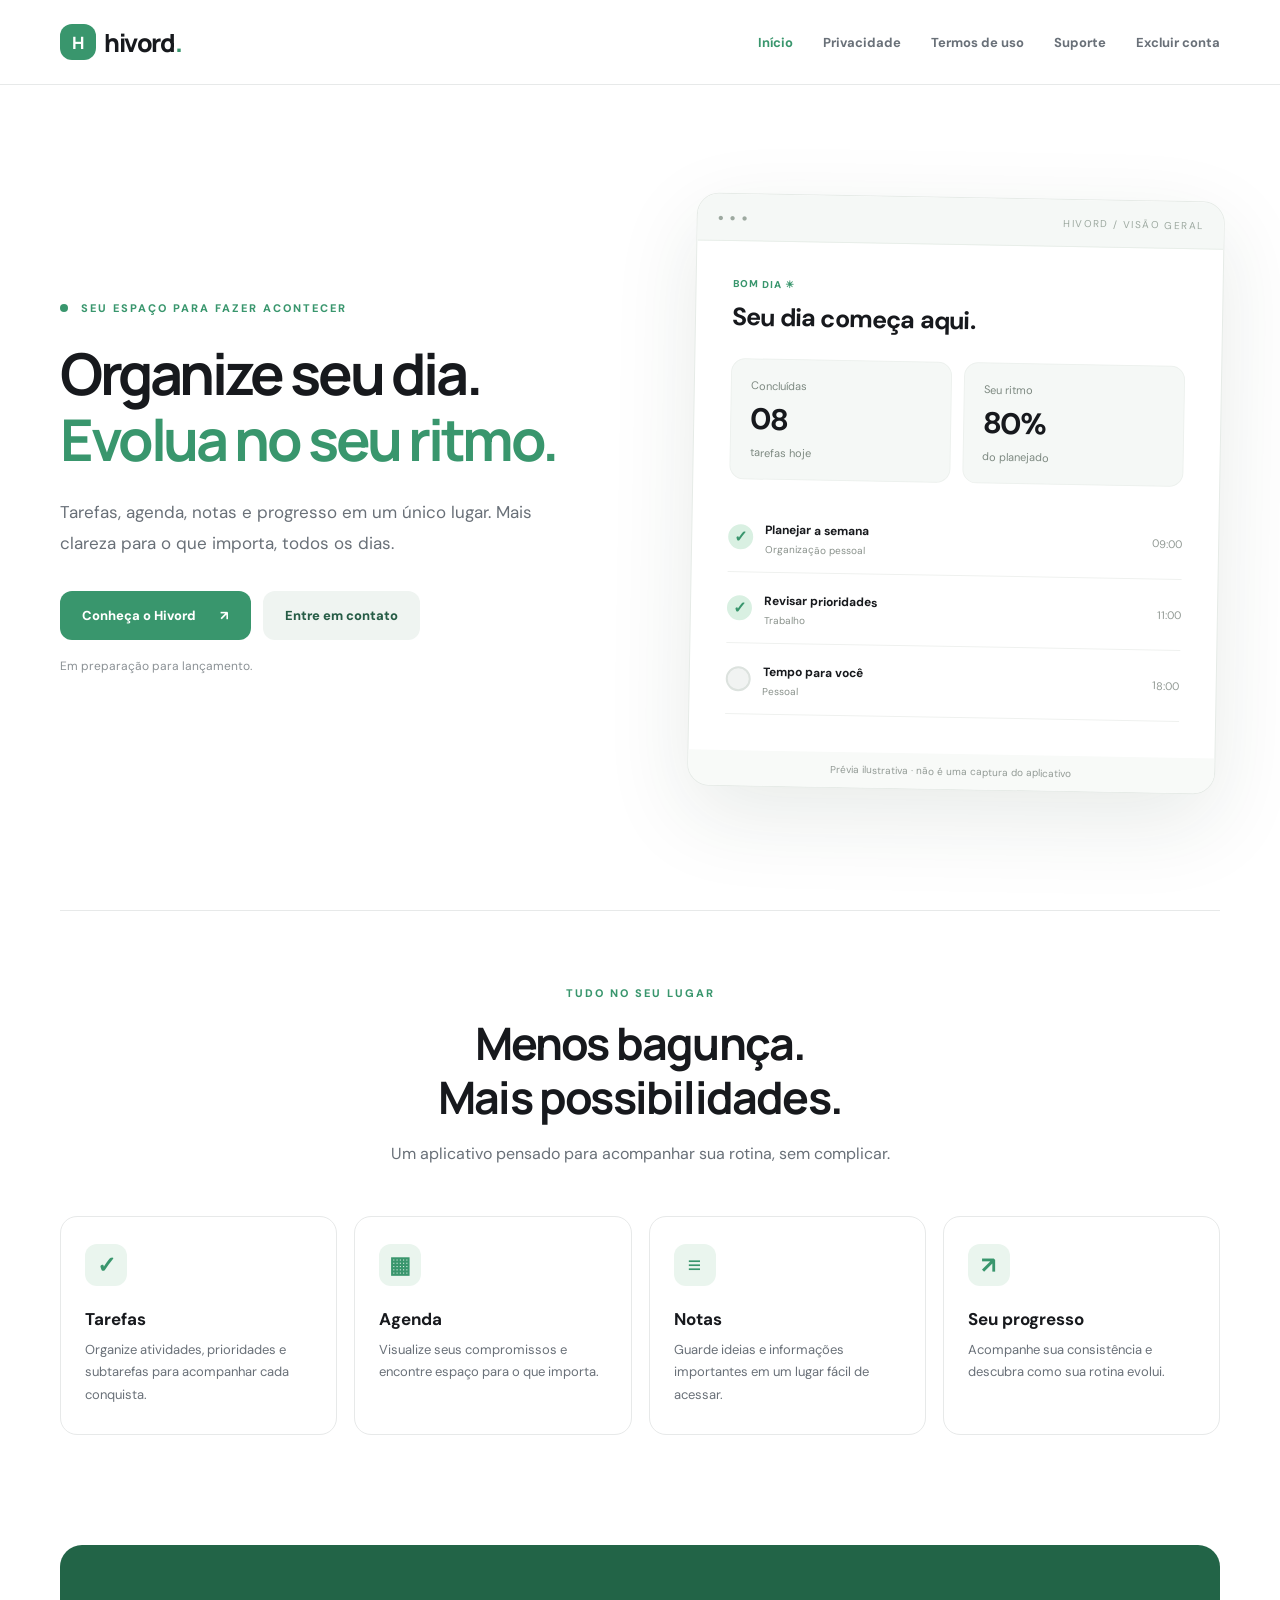
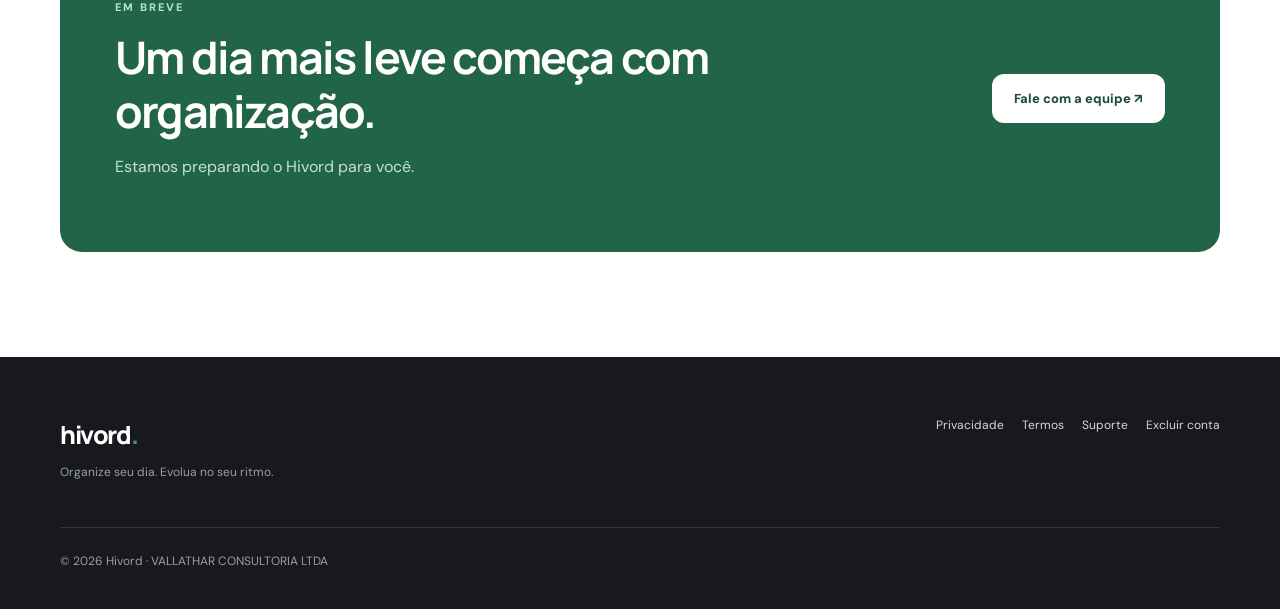
==== index.html @ b0354f8f "Add files via upload" ====
<!doctype html><html lang="pt-BR"><head><meta charset="utf-8"><meta name="viewport" content="width=device-width,initial-scale=1"><meta name="theme-color" content="#17191d"><meta name="description" content="Hivord: organize tarefas, agenda e notas em um só lugar."><title>Início | Hivord</title><link rel="stylesheet" href="style.css"></head><body><header class="topbar"><div class="wrap header"><a class="brand" href="index.html"><span class="brand-mark">H</span> hivord<span class="brand-dot">.</span></a><button class="menu" aria-expanded="false" aria-controls="navigation" aria-label="Abrir menu" onclick="let n=document.getElementById('navigation');let open=n.classList.toggle('open');this.setAttribute('aria-expanded',open)">☰</button><nav id="navigation"><a class="active" href="index.html">Início</a><a class="" href="privacidade.html">Privacidade</a><a class="" href="termos.html">Termos de uso</a><a class="" href="suporte.html">Suporte</a><a class="" href="excluir-conta.html">Excluir conta</a></nav></div></header><main class="wrap"><section class="hero"><div><div class="eyebrow"><span class="status"></span> Seu espaço para fazer acontecer</div><h1>Organize seu dia.<br><em>Evolua no seu ritmo.</em></h1><p class="lead">Tarefas, agenda, notas e progresso em um único lugar. Mais clareza para o que importa, todos os dias.</p><div class="actions"><a class="btn primary" href="#funcionalidades">Conheça o Hivord <span>↗</span></a><a class="btn secondary" href="suporte.html">Entre em contato</a></div><p class="micro">Em preparação para lançamento.</p></div><div class="preview"><div class="preview-top"><span>● ● ●</span><span>HIVORD / VISÃO GERAL</span></div><div class="preview-content"><div class="preview-label">BOM DIA ☀</div><h3>Seu dia começa aqui.</h3><div class="stat-grid"><div><small>Concluídas</small><strong>08</strong><span>tarefas hoje</span></div><div><small>Seu ritmo</small><strong>80%</strong><span>do planejado</span></div></div><div class="task"><span class="check">✓</span><div><b>Planejar a semana</b><small>Organização pessoal</small></div><span class="time">09:00</span></div><div class="task"><span class="check">✓</span><div><b>Revisar prioridades</b><small>Trabalho</small></div><span class="time">11:00</span></div><div class="task"><span class="empty-check"></span><div><b>Tempo para você</b><small>Pessoal</small></div><span class="time">18:00</span></div></div><div class="mock-caption">Prévia ilustrativa · não é uma captura do aplicativo</div></div></section><section class="section" id="funcionalidades"><div class="section-heading"><div class="eyebrow">TUDO NO SEU LUGAR</div><h2>Menos bagunça.<br>Mais possibilidades.</h2><p>Um aplicativo pensado para acompanhar sua rotina, sem complicar.</p></div><div class="features"><article class="feature"><div class="symbol">✓</div><h3>Tarefas</h3><p>Organize atividades, prioridades e subtarefas para acompanhar cada conquista.</p></article><article class="feature"><div class="symbol">▦</div><h3>Agenda</h3><p>Visualize seus compromissos e encontre espaço para o que importa.</p></article><article class="feature"><div class="symbol">≡</div><h3>Notas</h3><p>Guarde ideias e informações importantes em um lugar fácil de acessar.</p></article><article class="feature"><div class="symbol">↗</div><h3>Seu progresso</h3><p>Acompanhe sua consistência e descubra como sua rotina evolui.</p></article></div></section><section class="cta"><div><div class="eyebrow">EM BREVE</div><h2>Um dia mais leve começa com organização.</h2><p>Estamos preparando o Hivord para você.</p></div><a class="btn light" href="mailto:contato@hivord.com.br">Fale com a equipe ↗</a></section></main><footer><div class="wrap footer"><div><a class="brand" href="index.html">hivord<span class="brand-dot">.</span></a><p>Organize seu dia. Evolua no seu ritmo.</p></div><div class="footer-links"><a href="privacidade.html">Privacidade</a><a href="termos.html">Termos</a><a href="suporte.html">Suporte</a><a href="excluir-conta.html">Excluir conta</a></div><small>© 2026 Hivord · VALLATHAR CONSULTORIA LTDA</small></div></footer></body></html>
---- style.css ----
@import url('https://fonts.googleapis.com/css2?family=DM+Sans:wght@400;500;600;700;800&family=Manrope:wght@400;500;600;700;800&display=swap');:root{--ink:#17191d;--muted:#697078;--green:#39966d;--line:#e7e9e9;--bg:#f8faf9}*{box-sizing:border-box}html{scroll-behavior:smooth}body{margin:0;color:var(--ink);background:#fff;font-family:'DM Sans',sans-serif}a{color:inherit;text-decoration:none}.wrap{width:min(1160px,calc(100% - 44px));margin:auto}.topbar{border-bottom:1px solid var(--line);background:rgba(255,255,255,.96);position:sticky;top:0;z-index:20}.header{display:flex;align-items:center;justify-content:space-between;min-height:84px}.brand{font-family:Manrope,sans-serif;font-size:25px;font-weight:800;letter-spacing:-1.5px;display:inline-flex;align-items:center;gap:8px}.brand-mark{display:inline-grid;place-items:center;background:var(--green);color:white;border-radius:12px;font-size:17px;width:36px;height:36px;letter-spacing:0}.brand-dot{color:var(--green);margin-left:-7px}.header nav{display:flex;align-items:center;gap:30px}.header nav a{font-size:13px;font-weight:700;color:#697078;transition:.2s}.header nav a:hover,.header nav a.active{color:var(--green)}.menu{display:none;border:0;background:#f1f5f3;border-radius:10px;padding:10px 13px;font-size:20px}.hero{display:grid;grid-template-columns:1.03fr .97fr;align-items:center;gap:72px;padding:112px 0 120px}.eyebrow{font-size:11px;letter-spacing:2px;color:var(--green);font-weight:800;text-transform:uppercase}.status{display:inline-block;width:8px;height:8px;background:var(--green);border-radius:100%;margin-right:8px}.hero h1{font-family:Manrope,sans-serif;font-size:clamp(42px,4.5vw,66px);letter-spacing:-3.4px;line-height:1.15;margin:25px 0}.hero h1 em{font-style:normal;color:var(--green)}.lead{font-size:17px;line-height:1.8;color:var(--muted);max-width:500px}.actions{display:flex;gap:12px;flex-wrap:wrap;margin-top:33px}.btn{display:inline-flex;align-items:center;justify-content:center;gap:24px;border-radius:12px;padding:16px 22px;font-size:13px;font-weight:800}.primary{background:var(--green);color:white}.secondary{background:#eff4f1;color:#265c46}.light{background:white;color:#1d4c38}.micro{font-size:12px;color:#8b9195;margin-top:18px}.preview{background:#fff;border:1px solid #e6ebe7;border-radius:22px;box-shadow:0 28px 85px #1b3c2b1a;overflow:hidden;transform:rotate(1deg)}.preview-top{height:47px;background:#f5f8f6;border-bottom:1px solid #e8eee9;display:flex;align-items:center;justify-content:space-between;padding:0 20px;font-size:10px;color:#9da9a0;letter-spacing:1.4px}.preview-content{padding:36px}.preview-label{font-size:10px;font-weight:800;color:var(--green);letter-spacing:1px}.preview h3{font-size:25px;letter-spacing:-.8px;margin:10px 0 25px}.stat-grid{display:grid;grid-template-columns:1fr 1fr;gap:12px;margin-bottom:22px}.stat-grid>div{background:#f5f8f6;border:1px solid #edf1ee;border-radius:14px;padding:19px;display:flex;flex-direction:column;gap:7px}.stat-grid small,.stat-grid span{color:#7d8981;font-size:11px}.stat-grid strong{font-size:30px;letter-spacing:-1px}.task{display:flex;align-items:center;gap:12px;padding:16px 0;border-bottom:1px solid #eff1ef}.task b{font-size:12px}.task small{display:block;color:#89918b;margin-top:4px;font-size:10px}.check,.empty-check{width:25px;height:25px;display:grid;place-items:center;border-radius:50%;background:#d9f0e2;color:var(--green);font-weight:800;flex-shrink:0}.empty-check{background:#f1f3f2;border:2px solid #dce2de}.time{margin-left:auto;color:#929a95;font-size:11px}.mock-caption{text-align:center;padding:11px;color:#929a95;font-size:10px;background:#f8faf8}.section{padding:75px 0 110px;border-top:1px solid var(--line)}.section-heading{text-align:center;max-width:650px;margin:0 auto 48px}.section h2,.cta h2{font-family:Manrope,sans-serif;font-size:clamp(31px,3.5vw,46px);letter-spacing:-1.8px;line-height:1.2;margin:16px 0}.section-heading p,.feature p,.cta p{color:var(--muted);line-height:1.75}.features{display:grid;grid-template-columns:repeat(4,1fr);gap:17px}.feature{padding:27px 24px;border:1px solid var(--line);border-radius:17px;background:#fff}.symbol{display:grid;place-items:center;background:#eaf5ee;color:var(--green);width:42px;height:42px;border-radius:12px;font-size:23px;font-weight:800}.feature h3{font-size:17px;margin:22px 0 9px}.feature p{font-size:13px;margin:0}.cta{background:#226447;color:white;border-radius:22px;padding:55px;display:flex;justify-content:space-between;align-items:center;gap:40px;margin:0 0 105px}.cta .eyebrow{color:#b5e3ca}.cta h2{max-width:610px}.cta p{color:#c5e2d2}footer{background:#17191d;color:#fff;padding:60px 0 40px}.footer{display:grid;grid-template-columns:1fr 1fr;gap:35px}.footer p,footer small{font-size:12px;color:#9aa09d}.footer-links{display:flex;flex-wrap:wrap;gap:18px;justify-content:flex-end;font-size:12px;color:#d4d9d6}.footer small{grid-column:1/-1;border-top:1px solid #33383a;padding-top:25px}.document-heading{text-align:center;max-width:760px;margin:75px auto 42px}.document-heading h1{font:800 clamp(34px,4vw,52px)/1.2 Manrope,sans-serif;letter-spacing:-2px;margin:16px 0}.document-heading p{color:var(--muted);line-height:1.7}.legal{max-width:820px;margin:0 auto 110px;border:1px solid var(--line);padding:42px 50px;border-radius:18px}.legal h2{font:800 20px Manrope,sans-serif;letter-spacing:-.5px;margin:36px 0 12px}.legal h2:first-child{margin-top:0}.legal p{font-size:14px;color:#515b58;line-height:1.95}.legal a,.contact-card a{color:var(--green);font-weight:800;overflow-wrap:anywhere}.notice{background:#fff9e9;border:1px solid #f0dfac;color:#7b6025;border-radius:12px;padding:15px 20px;margin:22px auto 0;max-width:820px;font-size:12px;line-height:1.6}.contact-grid{display:grid;grid-template-columns:repeat(3,1fr);gap:18px;margin:20px 0 110px}.contact-card{border:1px solid var(--line);border-radius:18px;padding:28px;min-width:0}.contact-card h2{font-size:19px;margin:23px 0 10px}.contact-card p{font-size:13px;line-height:1.7;color:var(--muted);min-height:70px}.contact-card a{font-size:13px}@media(max-width:850px){.header{min-height:70px}.menu{display:block}.header nav{display:none;position:absolute;left:0;right:0;top:70px;background:white;border-bottom:1px solid var(--line);padding:20px 24px;flex-direction:column;align-items:flex-start;gap:22px}.header nav.open{display:flex}.hero{grid-template-columns:1fr;gap:50px;padding:65px 0}.hero h1{letter-spacing:-2px}.features{grid-template-columns:repeat(2,1fr)}.contact-grid{grid-template-columns:1fr}.contact-card p{min-height:0}.cta{padding:35px;flex-direction:column;align-items:flex-start}.legal{padding:25px}.footer{grid-template-columns:1fr}.footer-links{justify-content:flex-start}}@media(max-width:520px){.wrap{width:min(100% - 32px,1160px)}.features{grid-template-columns:1fr}.preview-content{padding:22px}.hero h1{font-size:42px}.cta{margin-bottom:60px}}
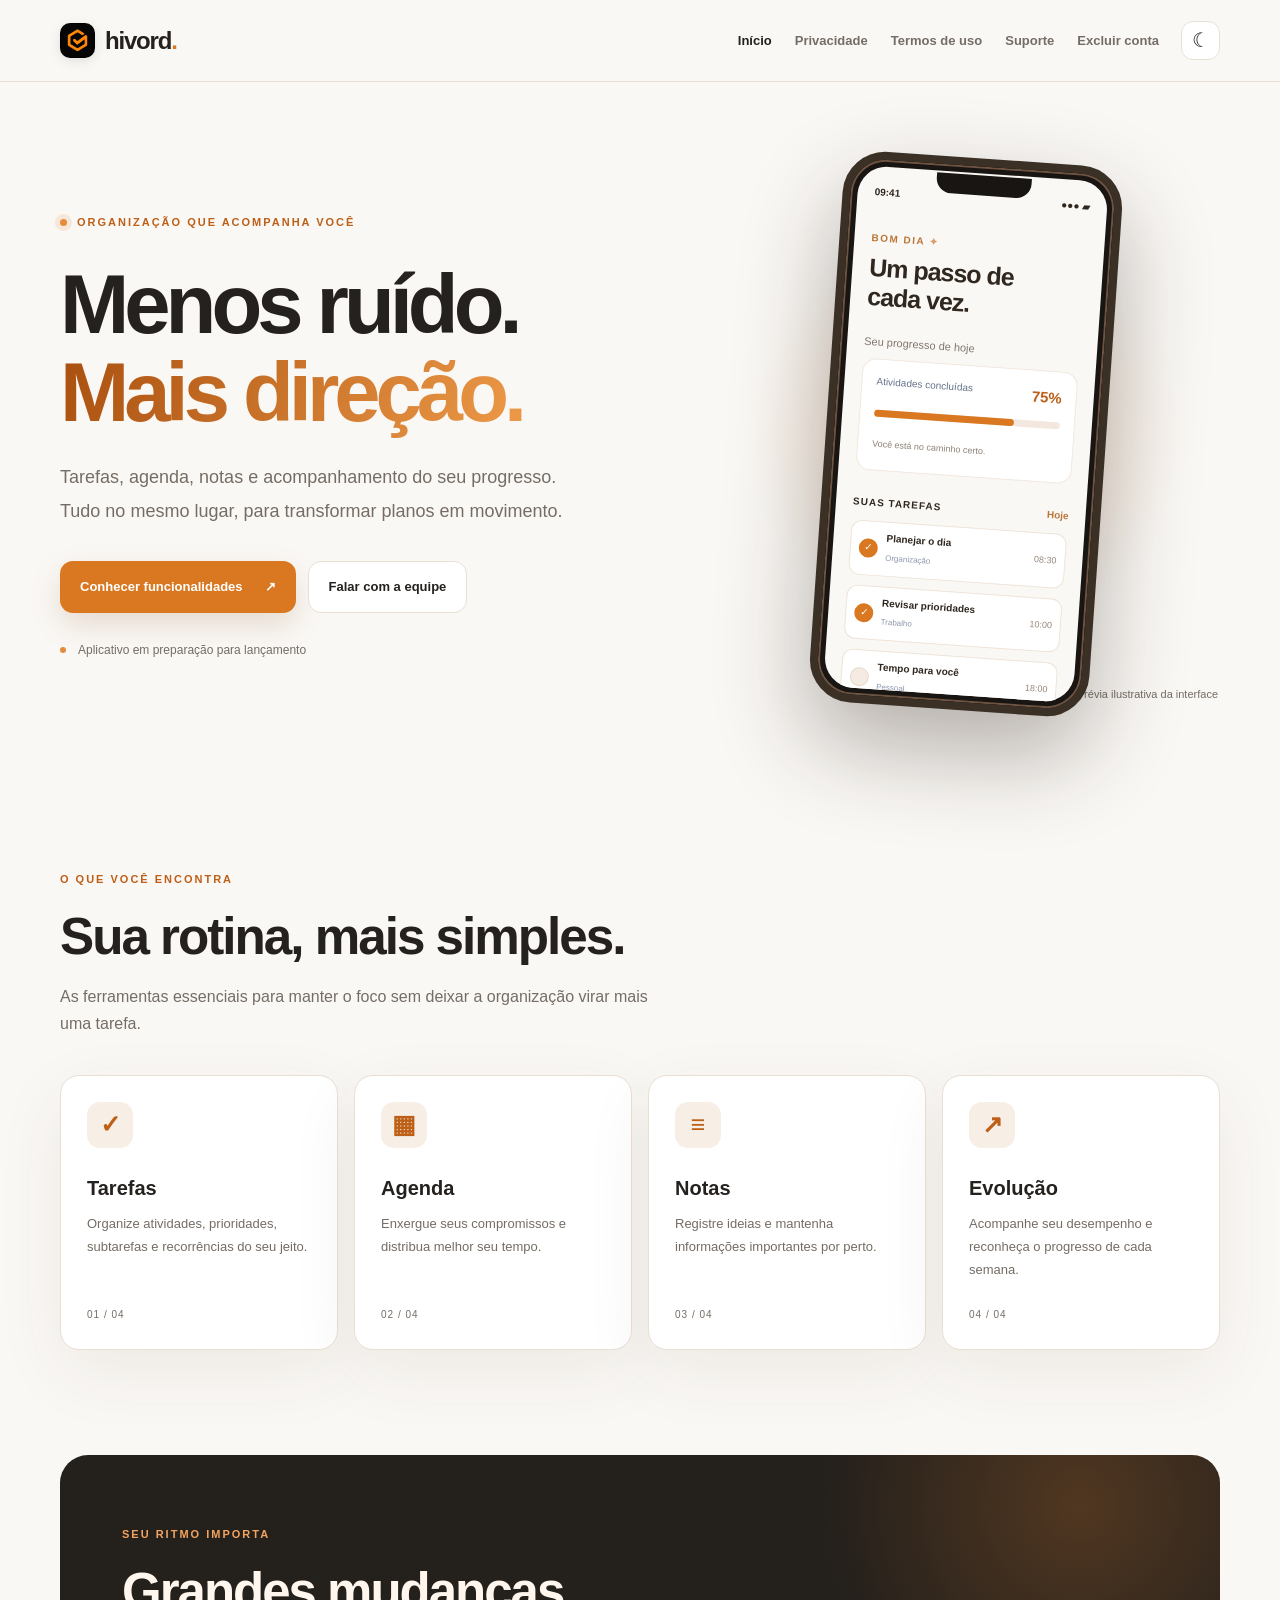
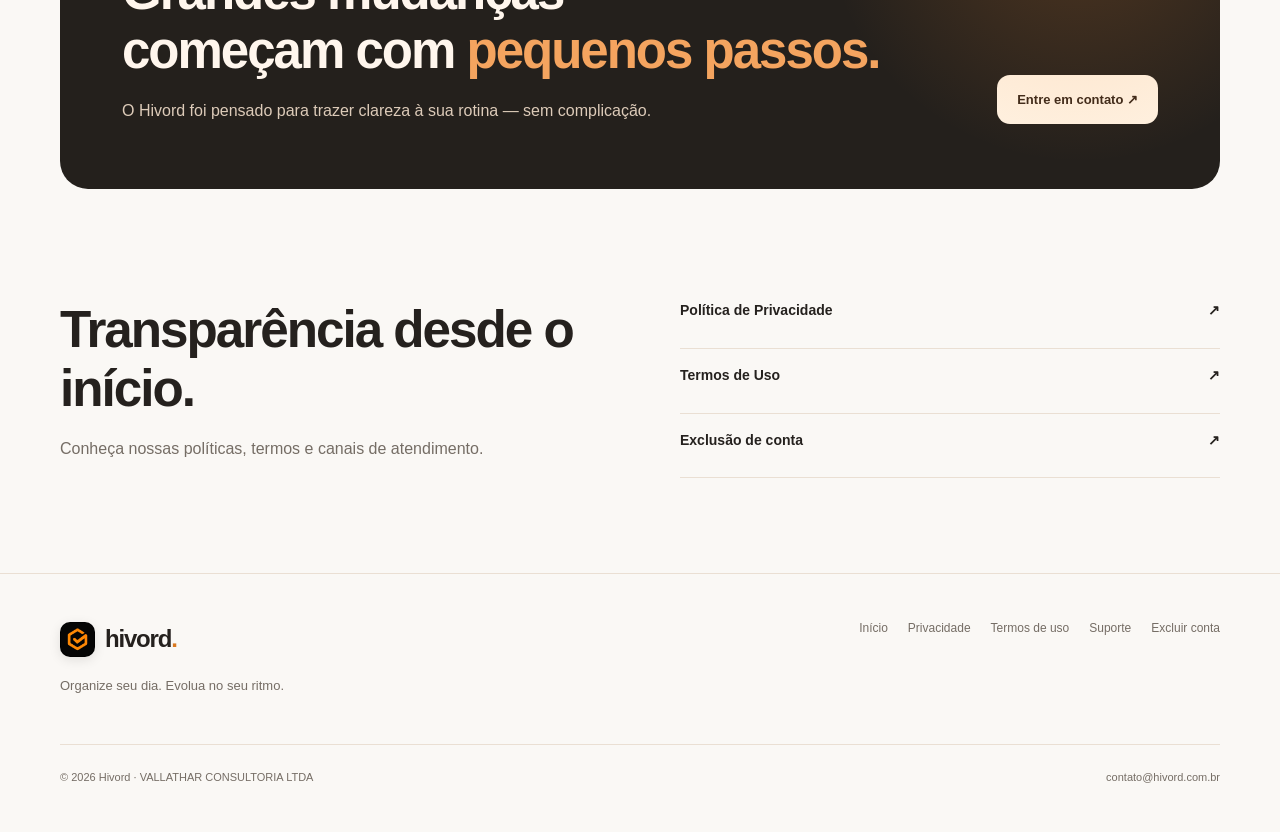
==== commit 76df1041: "Add files via upload" ====
--- a/index.html
+++ b/index.html
@@ -1 +1,46 @@
-<!doctype html><html lang="pt-BR"><head><meta charset="utf-8"><meta name="viewport" content="width=device-width,initial-scale=1"><meta name="theme-color" content="#17191d"><meta name="description" content="Hivord: organize tarefas, agenda e notas em um só lugar."><title>Início | Hivord</title><link rel="stylesheet" href="style.css"></head><body><header class="topbar"><div class="wrap header"><a class="brand" href="index.html"><span class="brand-mark">H</span> hivord<span class="brand-dot">.</span></a><button class="menu" aria-expanded="false" aria-controls="navigation" aria-label="Abrir menu" onclick="let n=document.getElementById('navigation');let open=n.classList.toggle('open');this.setAttribute('aria-expanded',open)">☰</button><nav id="navigation"><a class="active" href="index.html">Início</a><a class="" href="privacidade.html">Privacidade</a><a class="" href="termos.html">Termos de uso</a><a class="" href="suporte.html">Suporte</a><a class="" href="excluir-conta.html">Excluir conta</a></nav></div></header><main class="wrap"><section class="hero"><div><div class="eyebrow"><span class="status"></span> Seu espaço para fazer acontecer</div><h1>Organize seu dia.<br><em>Evolua no seu ritmo.</em></h1><p class="lead">Tarefas, agenda, notas e progresso em um único lugar. Mais clareza para o que importa, todos os dias.</p><div class="actions"><a class="btn primary" href="#funcionalidades">Conheça o Hivord <span>↗</span></a><a class="btn secondary" href="suporte.html">Entre em contato</a></div><p class="micro">Em preparação para lançamento.</p></div><div class="preview"><div class="preview-top"><span>● ● ●</span><span>HIVORD / VISÃO GERAL</span></div><div class="preview-content"><div class="preview-label">BOM DIA ☀</div><h3>Seu dia começa aqui.</h3><div class="stat-grid"><div><small>Concluídas</small><strong>08</strong><span>tarefas hoje</span></div><div><small>Seu ritmo</small><strong>80%</strong><span>do planejado</span></div></div><div class="task"><span class="check">✓</span><div><b>Planejar a semana</b><small>Organização pessoal</small></div><span class="time">09:00</span></div><div class="task"><span class="check">✓</span><div><b>Revisar prioridades</b><small>Trabalho</small></div><span class="time">11:00</span></div><div class="task"><span class="empty-check"></span><div><b>Tempo para você</b><small>Pessoal</small></div><span class="time">18:00</span></div></div><div class="mock-caption">Prévia ilustrativa · não é uma captura do aplicativo</div></div></section><section class="section" id="funcionalidades"><div class="section-heading"><div class="eyebrow">TUDO NO SEU LUGAR</div><h2>Menos bagunça.<br>Mais possibilidades.</h2><p>Um aplicativo pensado para acompanhar sua rotina, sem complicar.</p></div><div class="features"><article class="feature"><div class="symbol">✓</div><h3>Tarefas</h3><p>Organize atividades, prioridades e subtarefas para acompanhar cada conquista.</p></article><article class="feature"><div class="symbol">▦</div><h3>Agenda</h3><p>Visualize seus compromissos e encontre espaço para o que importa.</p></article><article class="feature"><div class="symbol">≡</div><h3>Notas</h3><p>Guarde ideias e informações importantes em um lugar fácil de acessar.</p></article><article class="feature"><div class="symbol">↗</div><h3>Seu progresso</h3><p>Acompanhe sua consistência e descubra como sua rotina evolui.</p></article></div></section><section class="cta"><div><div class="eyebrow">EM BREVE</div><h2>Um dia mais leve começa com organização.</h2><p>Estamos preparando o Hivord para você.</p></div><a class="btn light" href="mailto:contato@hivord.com.br">Fale com a equipe ↗</a></section></main><footer><div class="wrap footer"><div><a class="brand" href="index.html">hivord<span class="brand-dot">.</span></a><p>Organize seu dia. Evolua no seu ritmo.</p></div><div class="footer-links"><a href="privacidade.html">Privacidade</a><a href="termos.html">Termos</a><a href="suporte.html">Suporte</a><a href="excluir-conta.html">Excluir conta</a></div><small>© 2026 Hivord · VALLATHAR CONSULTORIA LTDA</small></div></footer></body></html>+<!doctype html>
+<html lang="pt-BR" data-theme="light">
+<head><meta charset="utf-8"><meta name="viewport" content="width=device-width,initial-scale=1">
+<meta name="description" content="Hivord: organize tarefas, agenda e notas. Evolua no seu ritmo."><meta name="theme-color" content="#faf8f5">
+<title>Início | Hivord</title>
+<link rel="icon" href="favicon.png" type="image/png"><link rel="stylesheet" href="style.css">
+<script>try{document.documentElement.dataset.theme=localStorage.getItem('hivord-theme')||((window.matchMedia&&matchMedia('(prefers-color-scheme: dark)').matches)?'dark':'light')}catch(e){}</script>
+<script defer src="site.js"></script></head>
+<body><header class="topbar"><div class="container top-inner">
+<a href="index.html" class="brand" aria-label="Hivord, início"><img class="brand-logo" src="logo-hivord.webp" alt="" width="35" height="35"><span>hivord<span class="brand-period">.</span></span></a>
+<div class="header-right"><nav id="nav" aria-label="Navegação principal"><a href="index.html" class="active">Início</a><a href="privacidade.html" class="">Privacidade</a><a href="termos.html" class="">Termos de uso</a><a href="suporte.html" class="">Suporte</a><a href="excluir-conta.html" class="">Excluir conta</a></nav>
+<button id="theme-toggle" class="icon-button" aria-label="Ativar modo escuro" title="Alternar modo claro/escuro"><span class="theme-symbol" aria-hidden="true">☾</span></button>
+<button id="menu-toggle" class="icon-button menu-button" aria-expanded="false" aria-controls="nav" aria-label="Abrir menu">☰</button></div>
+</div></header><main><div class="container">
+<section class="hero">
+<div class="hero-copy"><div class="eyebrow"><span class="dot"></span> ORGANIZAÇÃO QUE ACOMPANHA VOCÊ</div>
+<h1>Menos ruído.<br><span class="gradient-text">Mais direção.</span></h1>
+<p class="lead">Tarefas, agenda, notas e acompanhamento do seu progresso. Tudo no mesmo lugar, para transformar planos em movimento.</p>
+<div class="hero-actions"><a class="button primary" href="#funcionalidades">Conhecer funcionalidades <span>↗</span></a><a class="button ghost" href="suporte.html">Falar com a equipe</a></div>
+<div class="release-note"><span class="tiny-dot"></span> Aplicativo em preparação para lançamento</div>
+</div>
+<div class="hero-visual"><div class="halo"></div><div class="phone">
+<div class="phone-notch"></div><div class="phone-ui">
+<div class="phone-top"><span>09:41</span><span>●●● ▰</span></div>
+<div class="phone-greeting">BOM DIA <span>✦</span></div><div class="phone-title">Um passo de<br>cada vez.</div>
+<div class="phone-caption">Seu progresso de hoje</div>
+<div class="progress-card"><div class="progress-head"><span>Atividades concluídas</span><b>75%</b></div><div class="progress-track"><i></i></div><small>Você está no caminho certo.</small></div>
+<div class="phone-section">SUAS TAREFAS <span>Hoje</span></div>
+<div class="phone-task"><span class="done">✓</span><div><b>Planejar o dia</b><small>Organização</small></div><span>08:30</span></div>
+<div class="phone-task"><span class="done">✓</span><div><b>Revisar prioridades</b><small>Trabalho</small></div><span>10:00</span></div>
+<div class="phone-task"><span class="pending"></span><div><b>Tempo para você</b><small>Pessoal</small></div><span>18:00</span></div>
+<div class="phone-bottom">⌂ <span>☷</span> ▦ <span>▤</span> ◯</div>
+</div></div><div class="visual-note">Prévia ilustrativa da interface</div></div>
+</section>
+<section class="section" id="funcionalidades"><div class="section-intro"><span class="overline">O QUE VOCÊ ENCONTRA</span><h2>Sua rotina, mais simples.</h2><p>As ferramentas essenciais para manter o foco sem deixar a organização virar mais uma tarefa.</p></div>
+<div class="features">
+<article class="feature"><span class="feature-icon">✓</span><h3>Tarefas</h3><p>Organize atividades, prioridades, subtarefas e recorrências do seu jeito.</p><span class="feature-index">01 / 04</span></article>
+<article class="feature"><span class="feature-icon">▦</span><h3>Agenda</h3><p>Enxergue seus compromissos e distribua melhor seu tempo.</p><span class="feature-index">02 / 04</span></article>
+<article class="feature"><span class="feature-icon">≡</span><h3>Notas</h3><p>Registre ideias e mantenha informações importantes por perto.</p><span class="feature-index">03 / 04</span></article>
+<article class="feature"><span class="feature-icon">↗</span><h3>Evolução</h3><p>Acompanhe seu desempenho e reconheça o progresso de cada semana.</p><span class="feature-index">04 / 04</span></article>
+</div></section>
+<section class="statement"><div class="statement-light"></div><div><span class="overline">SEU RITMO IMPORTA</span><h2>Grandes mudanças<br>começam com <em>pequenos passos.</em></h2><p>O Hivord foi pensado para trazer clareza à sua rotina — sem complicação.</p></div><a class="button light" href="mailto:contato@hivord.com.br">Entre em contato ↗</a></section>
+<section class="bottom-links"><div><h2>Transparência desde o início.</h2><p>Conheça nossas políticas, termos e canais de atendimento.</p></div><div><a href="privacidade.html">Política de Privacidade <span>↗</span></a><a href="termos.html">Termos de Uso <span>↗</span></a><a href="excluir-conta.html">Exclusão de conta <span>↗</span></a></div></section>
+</div></main>
+<footer><div class="container footer-grid"><div><a href="index.html" class="brand"><img class="brand-logo" src="logo-hivord.webp" alt="" width="35" height="35"><span>hivord<span class="brand-period">.</span></span></a><p>Organize seu dia. Evolua no seu ritmo.</p></div><div class="footer-nav"><a href="index.html" class="active">Início</a><a href="privacidade.html" class="">Privacidade</a><a href="termos.html" class="">Termos de uso</a><a href="suporte.html" class="">Suporte</a><a href="excluir-conta.html" class="">Excluir conta</a></div><div class="footer-bottom"><span>© 2026 Hivord · VALLATHAR CONSULTORIA LTDA</span><span><a href="mailto:contato@hivord.com.br">contato@hivord.com.br</a></span></div></div></footer>
+</body></html>
--- a/style.css
+++ b/style.css
@@ -1 +1,17 @@
-@import url('https://fonts.googleapis.com/css2?family=DM+Sans:wght@400;500;600;700;800&family=Manrope:wght@400;500;600;700;800&display=swap');:root{--ink:#17191d;--muted:#697078;--green:#39966d;--line:#e7e9e9;--bg:#f8faf9}*{box-sizing:border-box}html{scroll-behavior:smooth}body{margin:0;color:var(--ink);background:#fff;font-family:'DM Sans',sans-serif}a{color:inherit;text-decoration:none}.wrap{width:min(1160px,calc(100% - 44px));margin:auto}.topbar{border-bottom:1px solid var(--line);background:rgba(255,255,255,.96);position:sticky;top:0;z-index:20}.header{display:flex;align-items:center;justify-content:space-between;min-height:84px}.brand{font-family:Manrope,sans-serif;font-size:25px;font-weight:800;letter-spacing:-1.5px;display:inline-flex;align-items:center;gap:8px}.brand-mark{display:inline-grid;place-items:center;background:var(--green);color:white;border-radius:12px;font-size:17px;width:36px;height:36px;letter-spacing:0}.brand-dot{color:var(--green);margin-left:-7px}.header nav{display:flex;align-items:center;gap:30px}.header nav a{font-size:13px;font-weight:700;color:#697078;transition:.2s}.header nav a:hover,.header nav a.active{color:var(--green)}.menu{display:none;border:0;background:#f1f5f3;border-radius:10px;padding:10px 13px;font-size:20px}.hero{display:grid;grid-template-columns:1.03fr .97fr;align-items:center;gap:72px;padding:112px 0 120px}.eyebrow{font-size:11px;letter-spacing:2px;color:var(--green);font-weight:800;text-transform:uppercase}.status{display:inline-block;width:8px;height:8px;background:var(--green);border-radius:100%;margin-right:8px}.hero h1{font-family:Manrope,sans-serif;font-size:clamp(42px,4.5vw,66px);letter-spacing:-3.4px;line-height:1.15;margin:25px 0}.hero h1 em{font-style:normal;color:var(--green)}.lead{font-size:17px;line-height:1.8;color:var(--muted);max-width:500px}.actions{display:flex;gap:12px;flex-wrap:wrap;margin-top:33px}.btn{display:inline-flex;align-items:center;justify-content:center;gap:24px;border-radius:12px;padding:16px 22px;font-size:13px;font-weight:800}.primary{background:var(--green);color:white}.secondary{background:#eff4f1;color:#265c46}.light{background:white;color:#1d4c38}.micro{font-size:12px;color:#8b9195;margin-top:18px}.preview{background:#fff;border:1px solid #e6ebe7;border-radius:22px;box-shadow:0 28px 85px #1b3c2b1a;overflow:hidden;transform:rotate(1deg)}.preview-top{height:47px;background:#f5f8f6;border-bottom:1px solid #e8eee9;display:flex;align-items:center;justify-content:space-between;padding:0 20px;font-size:10px;color:#9da9a0;letter-spacing:1.4px}.preview-content{padding:36px}.preview-label{font-size:10px;font-weight:800;color:var(--green);letter-spacing:1px}.preview h3{font-size:25px;letter-spacing:-.8px;margin:10px 0 25px}.stat-grid{display:grid;grid-template-columns:1fr 1fr;gap:12px;margin-bottom:22px}.stat-grid>div{background:#f5f8f6;border:1px solid #edf1ee;border-radius:14px;padding:19px;display:flex;flex-direction:column;gap:7px}.stat-grid small,.stat-grid span{color:#7d8981;font-size:11px}.stat-grid strong{font-size:30px;letter-spacing:-1px}.task{display:flex;align-items:center;gap:12px;padding:16px 0;border-bottom:1px solid #eff1ef}.task b{font-size:12px}.task small{display:block;color:#89918b;margin-top:4px;font-size:10px}.check,.empty-check{width:25px;height:25px;display:grid;place-items:center;border-radius:50%;background:#d9f0e2;color:var(--green);font-weight:800;flex-shrink:0}.empty-check{background:#f1f3f2;border:2px solid #dce2de}.time{margin-left:auto;color:#929a95;font-size:11px}.mock-caption{text-align:center;padding:11px;color:#929a95;font-size:10px;background:#f8faf8}.section{padding:75px 0 110px;border-top:1px solid var(--line)}.section-heading{text-align:center;max-width:650px;margin:0 auto 48px}.section h2,.cta h2{font-family:Manrope,sans-serif;font-size:clamp(31px,3.5vw,46px);letter-spacing:-1.8px;line-height:1.2;margin:16px 0}.section-heading p,.feature p,.cta p{color:var(--muted);line-height:1.75}.features{display:grid;grid-template-columns:repeat(4,1fr);gap:17px}.feature{padding:27px 24px;border:1px solid var(--line);border-radius:17px;background:#fff}.symbol{display:grid;place-items:center;background:#eaf5ee;color:var(--green);width:42px;height:42px;border-radius:12px;font-size:23px;font-weight:800}.feature h3{font-size:17px;margin:22px 0 9px}.feature p{font-size:13px;margin:0}.cta{background:#226447;color:white;border-radius:22px;padding:55px;display:flex;justify-content:space-between;align-items:center;gap:40px;margin:0 0 105px}.cta .eyebrow{color:#b5e3ca}.cta h2{max-width:610px}.cta p{color:#c5e2d2}footer{background:#17191d;color:#fff;padding:60px 0 40px}.footer{display:grid;grid-template-columns:1fr 1fr;gap:35px}.footer p,footer small{font-size:12px;color:#9aa09d}.footer-links{display:flex;flex-wrap:wrap;gap:18px;justify-content:flex-end;font-size:12px;color:#d4d9d6}.footer small{grid-column:1/-1;border-top:1px solid #33383a;padding-top:25px}.document-heading{text-align:center;max-width:760px;margin:75px auto 42px}.document-heading h1{font:800 clamp(34px,4vw,52px)/1.2 Manrope,sans-serif;letter-spacing:-2px;margin:16px 0}.document-heading p{color:var(--muted);line-height:1.7}.legal{max-width:820px;margin:0 auto 110px;border:1px solid var(--line);padding:42px 50px;border-radius:18px}.legal h2{font:800 20px Manrope,sans-serif;letter-spacing:-.5px;margin:36px 0 12px}.legal h2:first-child{margin-top:0}.legal p{font-size:14px;color:#515b58;line-height:1.95}.legal a,.contact-card a{color:var(--green);font-weight:800;overflow-wrap:anywhere}.notice{background:#fff9e9;border:1px solid #f0dfac;color:#7b6025;border-radius:12px;padding:15px 20px;margin:22px auto 0;max-width:820px;font-size:12px;line-height:1.6}.contact-grid{display:grid;grid-template-columns:repeat(3,1fr);gap:18px;margin:20px 0 110px}.contact-card{border:1px solid var(--line);border-radius:18px;padding:28px;min-width:0}.contact-card h2{font-size:19px;margin:23px 0 10px}.contact-card p{font-size:13px;line-height:1.7;color:var(--muted);min-height:70px}.contact-card a{font-size:13px}@media(max-width:850px){.header{min-height:70px}.menu{display:block}.header nav{display:none;position:absolute;left:0;right:0;top:70px;background:white;border-bottom:1px solid var(--line);padding:20px 24px;flex-direction:column;align-items:flex-start;gap:22px}.header nav.open{display:flex}.hero{grid-template-columns:1fr;gap:50px;padding:65px 0}.hero h1{letter-spacing:-2px}.features{grid-template-columns:repeat(2,1fr)}.contact-grid{grid-template-columns:1fr}.contact-card p{min-height:0}.cta{padding:35px;flex-direction:column;align-items:flex-start}.legal{padding:25px}.footer{grid-template-columns:1fr}.footer-links{justify-content:flex-start}}@media(max-width:520px){.wrap{width:min(100% - 32px,1160px)}.features{grid-template-columns:1fr}.preview-content{padding:22px}.hero h1{font-size:42px}.cta{margin-bottom:60px}}+
+:root{color-scheme:light;--bg:#faf8f5;--surface:#fff;--surface2:#f7eee5;--text:#25211e;--muted:#756d65;--line:#eadfd3;--navy:#25211e;--accent:#bd5f17;--accent2:#e8a166;--shadow:0 22px 70px rgba(66,39,17,.07)}
+html[data-theme=dark]{color-scheme:dark;--bg:#141311;--surface:#211f1c;--surface2:#2b251f;--text:#f6f0e9;--muted:#b5a99d;--line:#3b342c;--navy:#f6f0e9;--accent:#f5a45c;--accent2:#c36c2a;--shadow:0 25px 80px rgba(0,0,0,.28)}
+*{box-sizing:border-box}html{scroll-behavior:smooth}body{margin:0;background:var(--bg);color:var(--text);font-family:Inter,-apple-system,BlinkMacSystemFont,"Segoe UI",sans-serif;line-height:1.65;transition:background .25s,color .25s}a{color:inherit}button{font:inherit}.container{width:min(1160px,calc(100% - 48px));margin:auto}.topbar{height:82px;position:sticky;top:0;z-index:20;background:color-mix(in srgb,var(--bg) 90%,transparent);backdrop-filter:blur(20px);border-bottom:1px solid var(--line)}.top-inner{display:flex;align-items:center;justify-content:space-between;height:100%}.brand{display:inline-flex;gap:10px;align-items:center;text-decoration:none;font-size:24px;letter-spacing:-1.2px;font-weight:800}.brand-logo{width:35px;height:35px;object-fit:cover;border-radius:10px;display:block}.brand-period{color:#d97820}.header-right{display:flex;align-items:center;gap:22px}nav{display:flex;gap:23px;align-items:center}nav a{text-decoration:none;font-size:13px;font-weight:600;color:var(--muted);transition:color .2s}nav a:hover,nav a.active{color:var(--text)}.icon-button{width:39px;height:39px;display:grid;place-items:center;border:1px solid var(--line);background:var(--surface);color:var(--text);border-radius:12px;cursor:pointer;font-size:20px;transition:transform .2s}.icon-button:hover{transform:translateY(-2px)}.menu-button{display:none}
+.hero{display:grid;grid-template-columns:1.08fr .92fr;gap:55px;align-items:center;min-height:680px;padding:76px 0 80px}.eyebrow,.overline{font-size:11px;letter-spacing:2px;font-weight:800;color:var(--accent);text-transform:uppercase}.eyebrow{display:inline-flex;align-items:center;gap:10px}.dot,.tiny-dot{width:7px;height:7px;background:#e58b3c;display:inline-block;border-radius:50%;box-shadow:0 0 0 5px rgba(217,120,32,.13)}h1,h2,h3,p{margin-top:0}.hero h1{font-size:clamp(56px,6.5vw,94px);line-height:1.06;letter-spacing:-5px;margin:27px 0 24px;font-weight:780}.gradient-text{background:linear-gradient(115deg,#a94f0f,#ed9a48);-webkit-background-clip:text;background-clip:text;color:transparent}html[data-theme=dark] .gradient-text{background:linear-gradient(115deg,#ffe6ca,#e78939);-webkit-background-clip:text;background-clip:text}.lead{font-size:18px;line-height:1.85;color:var(--muted);max-width:510px}.hero-actions{display:flex;gap:12px;flex-wrap:wrap;margin-top:33px}.button{display:inline-flex;gap:22px;align-items:center;justify-content:center;padding:14px 20px;border-radius:13px;text-decoration:none;font-size:13px;font-weight:750;transition:transform .2s,box-shadow .2s}.button:hover{transform:translateY(-2px)}.button.primary{background:#d97820;color:#fff;box-shadow:0 12px 30px rgba(130,67,16,.16)}.button.ghost{border:1px solid var(--line);background:var(--surface)}.release-note{margin-top:28px;display:flex;align-items:center;gap:12px;font-size:12px;color:var(--muted)}.tiny-dot{box-shadow:none;width:6px;height:6px}
+.hero-visual{min-height:540px;position:relative;display:flex;align-items:center;justify-content:center}.halo{position:absolute;inset:5% 0;background:radial-gradient(circle at 50% 50%,rgba(225,124,37,.19),transparent 62%)}.phone{position:relative;z-index:1;width:280px;height:552px;background:#181512;border:8px solid #3b3026;border-radius:43px;padding:7px;box-shadow:0 40px 95px rgba(31,19,9,.32),inset 0 0 0 2px #6d5340;transform:rotate(4deg)}.phone-notch{position:absolute;width:95px;height:20px;background:#181512;top:9px;left:calc(50% - 47px);z-index:2;border-radius:0 0 15px 15px}.phone-ui{height:100%;border-radius:29px;background:#faf8f5;color:#30271f;padding:18px 17px 13px;overflow:hidden}.phone-top{font-size:10px;font-weight:700;display:flex;justify-content:space-between}.phone-greeting{margin-top:29px;font-size:10px;letter-spacing:1.5px;font-weight:800;color:#b97639}.phone-greeting span{color:#d89d67}.phone-title{font-size:25px;line-height:1.15;font-weight:800;letter-spacing:-1px;margin-top:7px}.phone-caption{font-size:11px;color:#81766d;margin-top:21px}.progress-card{background:white;border:1px solid #f2e8df;border-radius:14px;padding:14px;margin-top:8px}.progress-head{display:flex;justify-content:space-between;font-size:10px;color:#64738b}.progress-head b{font-size:15px;color:#bd5f17}.progress-track{height:7px;background:#f2e8df;border-radius:9px;margin:12px 0}.progress-track i{display:block;width:75%;height:100%;background:#d97820;border-radius:9px}.progress-card small{font-size:9px;color:#8d8175}.phone-section{display:flex;justify-content:space-between;margin-top:24px;font-size:10px;font-weight:800;letter-spacing:1px}.phone-section span{color:#b97639;letter-spacing:0}.phone-task{display:flex;gap:8px;align-items:center;margin-top:10px;padding:10px 8px;background:white;border-radius:11px;border:1px solid #e9eef7}.phone-task .done,.phone-task .pending{display:grid;place-items:center;width:19px;height:19px;border-radius:50%;background:#d97820;color:white;font-size:10px;flex:none}.phone-task .pending{background:#f4ebe2;border:1px solid #e8d9c9}.phone-task div{flex:1;line-height:1.25}.phone-task b{font-size:10px;display:block}.phone-task small{font-size:8px;color:#8c97aa}.phone-task>span:last-child{font-size:9px;color:#97887a}.phone-bottom{display:flex;justify-content:space-around;font-size:18px;margin-top:17px;color:#d97820}.phone-bottom span{color:#b6a69a}.visual-note{position:absolute;right:2px;bottom:7px;font-size:11px;color:var(--muted)}
+.section{padding:75px 0 105px}.section-intro{max-width:610px}.section-intro h2,.bottom-links h2{font-size:clamp(35px,4vw,54px);line-height:1.15;letter-spacing:-2px;margin:17px 0}.section-intro p,.bottom-links p{color:var(--muted);font-size:16px}.features{display:grid;grid-template-columns:repeat(4,1fr);gap:16px;margin-top:38px}.feature{min-height:275px;background:var(--surface);border:1px solid var(--line);border-radius:19px;padding:26px;display:flex;flex-direction:column;box-shadow:var(--shadow);transition:transform .2s}.feature:hover{transform:translateY(-5px)}.feature-icon{display:grid;place-items:center;width:46px;height:46px;border-radius:13px;background:var(--surface2);font-size:25px;color:var(--accent)}.feature h3{font-size:20px;margin:24px 0 8px}.feature p{font-size:13px;color:var(--muted);line-height:1.75}.feature-index{margin-top:auto;font-size:10px;letter-spacing:1px;color:var(--muted)}
+.statement{position:relative;overflow:hidden;border-radius:28px;background:#24201c;color:#fff6ed;padding:65px 62px;display:flex;justify-content:space-between;gap:32px;align-items:end}.statement-light{position:absolute;right:-120px;top:-210px;width:520px;height:520px;border-radius:50%;background:radial-gradient(circle,rgba(239,136,49,.22),transparent 70%);pointer-events:none}.statement .overline{color:#f4a45f}.statement h2{font-size:clamp(32px,4vw,51px);line-height:1.15;letter-spacing:-2px;margin:17px 0}.statement h2 em{font-style:normal;color:#f4a45f}.statement p{color:#ddcbb9;margin:0}.button.light{background:#fff4e8;color:#35251b;flex:none}.bottom-links{padding:95px 0;display:grid;grid-template-columns:1fr 1fr;gap:80px}.bottom-links>div:last-child{display:grid;gap:0}.bottom-links a{padding:15px 0;display:flex;justify-content:space-between;border-bottom:1px solid var(--line);text-decoration:none;font-weight:650;font-size:14px}
+footer{border-top:1px solid var(--line);padding:45px 0}.footer-grid{display:grid;grid-template-columns:1fr 1fr;gap:35px}.footer-grid p{color:var(--muted);font-size:13px;margin-top:10px}.footer-nav{display:flex;gap:13px 20px;justify-content:flex-end;flex-wrap:wrap;align-content:start}.footer-nav a{font-size:12px;text-decoration:none;color:var(--muted)}.footer-bottom{grid-column:1/-1;border-top:1px solid var(--line);padding-top:23px;display:flex;justify-content:space-between;gap:20px;font-size:11px;color:var(--muted)}.footer-bottom a{text-decoration:none}
+.page-shell{padding:75px 0 110px;min-height:65vh}.page-heading{max-width:790px;margin-bottom:38px}.page-heading h1{font-size:clamp(44px,5vw,70px);letter-spacing:-3px;line-height:1.1;margin:17px 0}.page-heading p{color:var(--muted);font-size:16px}.document{background:var(--surface);border:1px solid var(--line);border-radius:22px;padding:clamp(24px,5vw,62px);box-shadow:var(--shadow);max-width:950px}.document-note{border-left:3px solid #d97820;padding:14px 20px;background:var(--surface2);border-radius:0 12px 12px 0;margin-bottom:35px}.document-note strong{font-size:13px}.document-note p{font-size:13px;color:var(--muted);margin:5px 0 0}.legal-copy h2,.document.deletion h2{font-size:21px;letter-spacing:-.5px;margin:32px 0 10px}.legal-copy p,.document.deletion p,.steps{font-size:14px;line-height:1.9;color:var(--muted)}.legal-copy a,.document.deletion a:not(.button){color:var(--accent);overflow-wrap:anywhere}.legal-copy p:first-child{font-weight:650}.contact-grid{display:grid;grid-template-columns:repeat(3,1fr);gap:17px}.contact-card{background:var(--surface);border:1px solid var(--line);border-radius:20px;padding:28px;min-height:280px;display:flex;flex-direction:column}.contact-icon{display:grid;place-items:center;background:var(--surface2);color:var(--accent);width:49px;height:49px;border-radius:14px;font-size:25px}.contact-card h2{font-size:20px;letter-spacing:-.5px;margin:22px 0 8px}.contact-card p{color:var(--muted);font-size:13px}.contact-card a{color:var(--accent);font-size:13px;font-weight:700;margin-top:auto;overflow-wrap:anywhere;text-decoration:none}.help-panel{border:1px solid var(--line);background:var(--surface2);padding:28px;border-radius:20px;margin-top:22px}.help-panel h2{font-size:19px}.help-panel p{font-size:14px;color:var(--muted);margin-bottom:0}.steps{padding-left:22px}.steps li{margin:12px 0}.deletion .button{margin-top:18px}
+@media(max-width:1000px){nav{gap:13px}.hero{gap:15px}.features{grid-template-columns:repeat(2,1fr)}.contact-grid{grid-template-columns:1fr}.contact-card{min-height:220px}.visual-note{right:0}}
+@media(max-width:760px){.container{width:min(100% - 36px,1160px)}.topbar{height:70px}.brand{font-size:22px}.header-right{gap:9px}.menu-button{display:grid}nav{display:none;position:absolute;top:69px;left:0;right:0;background:var(--surface);padding:18px;box-shadow:var(--shadow);border-bottom:1px solid var(--line);flex-direction:column;align-items:stretch;gap:0}nav.open{display:flex}nav a{padding:12px;font-size:14px}.hero{grid-template-columns:1fr;gap:12px;padding:60px 0 55px}.hero h1{font-size:clamp(52px,12vw,74px);letter-spacing:-3.5px}.lead{font-size:16px}.hero-visual{min-height:555px}.phone{transform:rotate(2deg)}.visual-note{right:10px}.section{padding:40px 0 75px}.features{grid-template-columns:1fr 1fr}.feature{min-height:255px}.statement{padding:40px 28px;display:block}.statement .button{margin-top:25px}.bottom-links{grid-template-columns:1fr;gap:20px;padding:65px 0}.footer-grid{grid-template-columns:1fr}.footer-nav{justify-content:flex-start}.footer-bottom{flex-direction:column;gap:8px}.page-shell{padding:54px 0 80px}.page-heading h1{letter-spacing:-2px}}
+@media(max-width:480px){.features{grid-template-columns:1fr}.feature{min-height:205px}.hero-actions{flex-direction:column;align-items:stretch}.hero-actions .button{justify-content:space-between}.phone{transform:none}.statement h2{letter-spacing:-1.2px}.document{padding:23px}.page-heading h1{font-size:43px}}
+@media(prefers-reduced-motion:reduce){html{scroll-behavior:auto}*,*:before,*:after{transition:none!important}}
+
+/* Ajustes da identidade oficial Hivord */
+.brand-period{color:#d97820}.button.primary{background:#d97820;color:#fff}.phone{border-color:#3b3026}.phone-ui{background:#faf8f5}.phone-task{border-color:#efe4d8}.phone-bottom{color:#d97820}.statement{background:#24201c}.statement .overline,.statement h2 em{color:#f4a45f}.statement .button.light{background:#fff2e2;color:#3a2719}.feature-icon{font-weight:700}.brand-logo{box-shadow:0 3px 12px rgba(0,0,0,.1)}
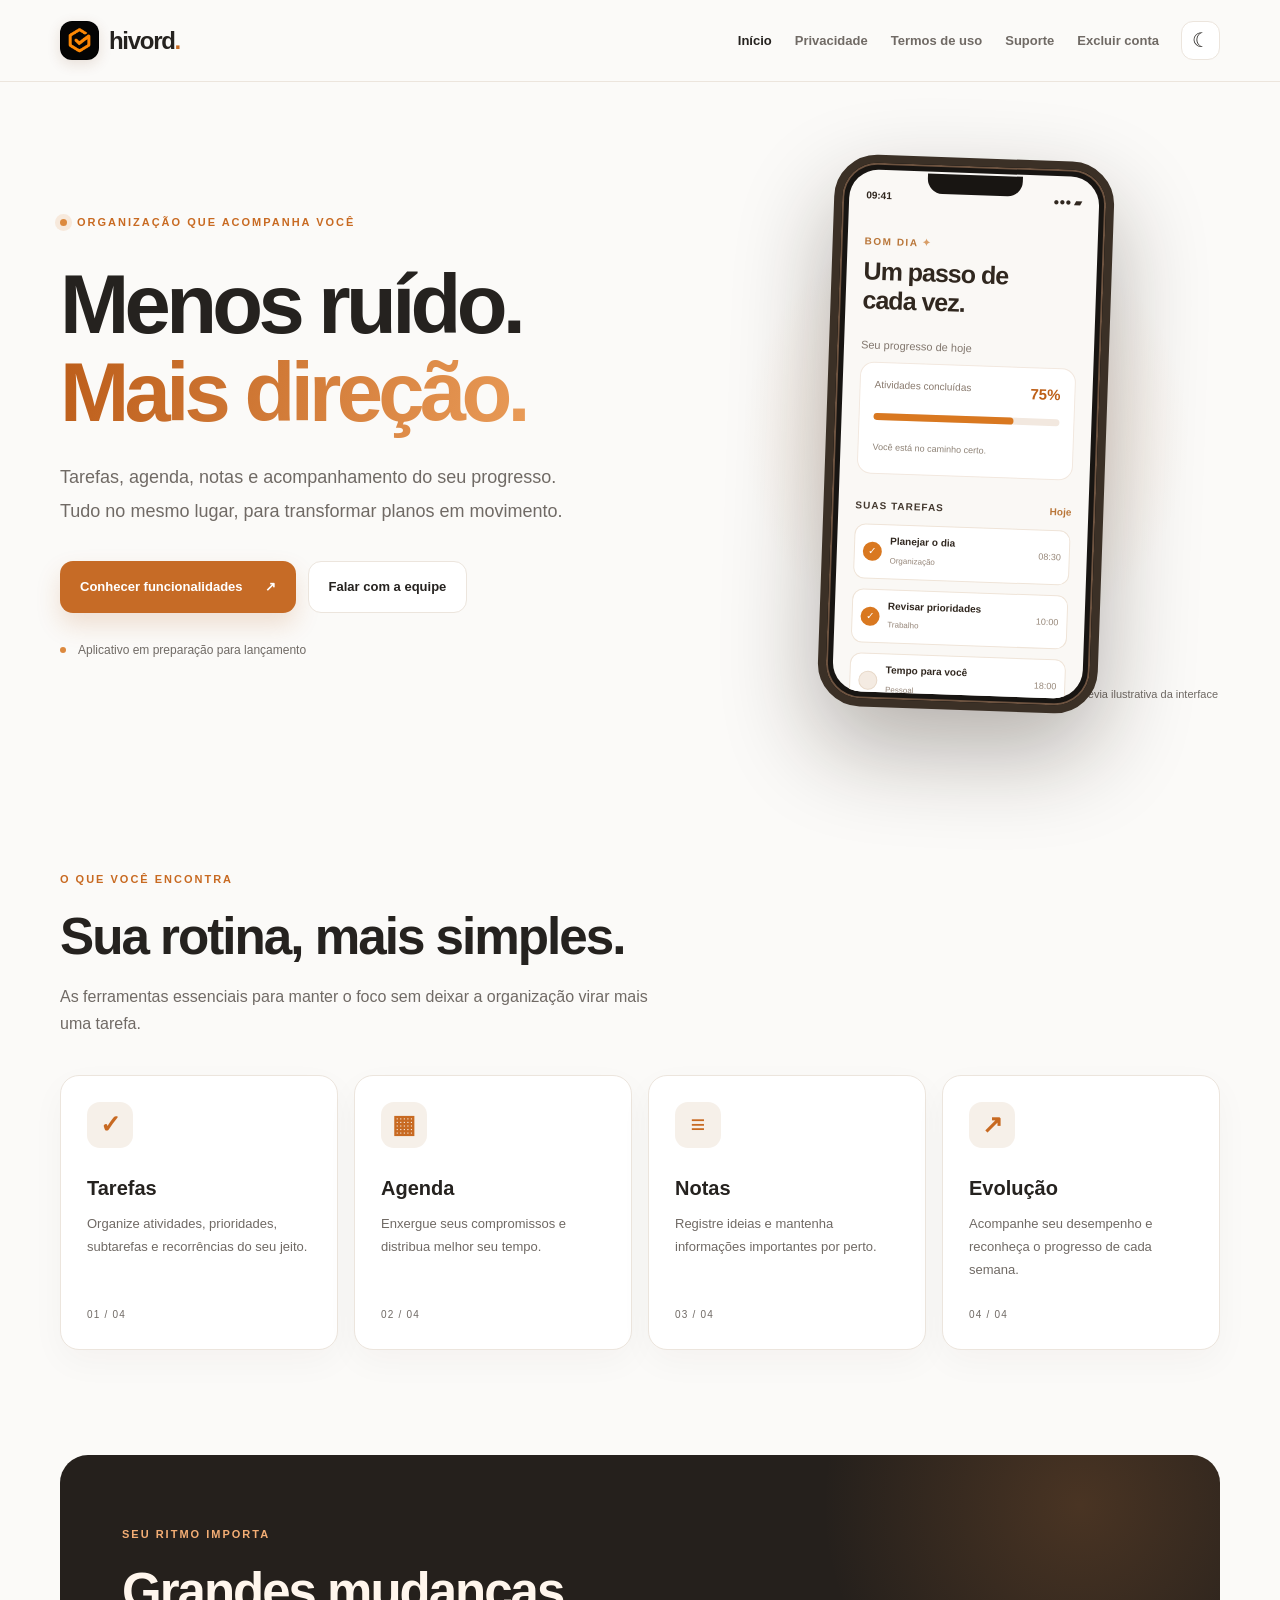
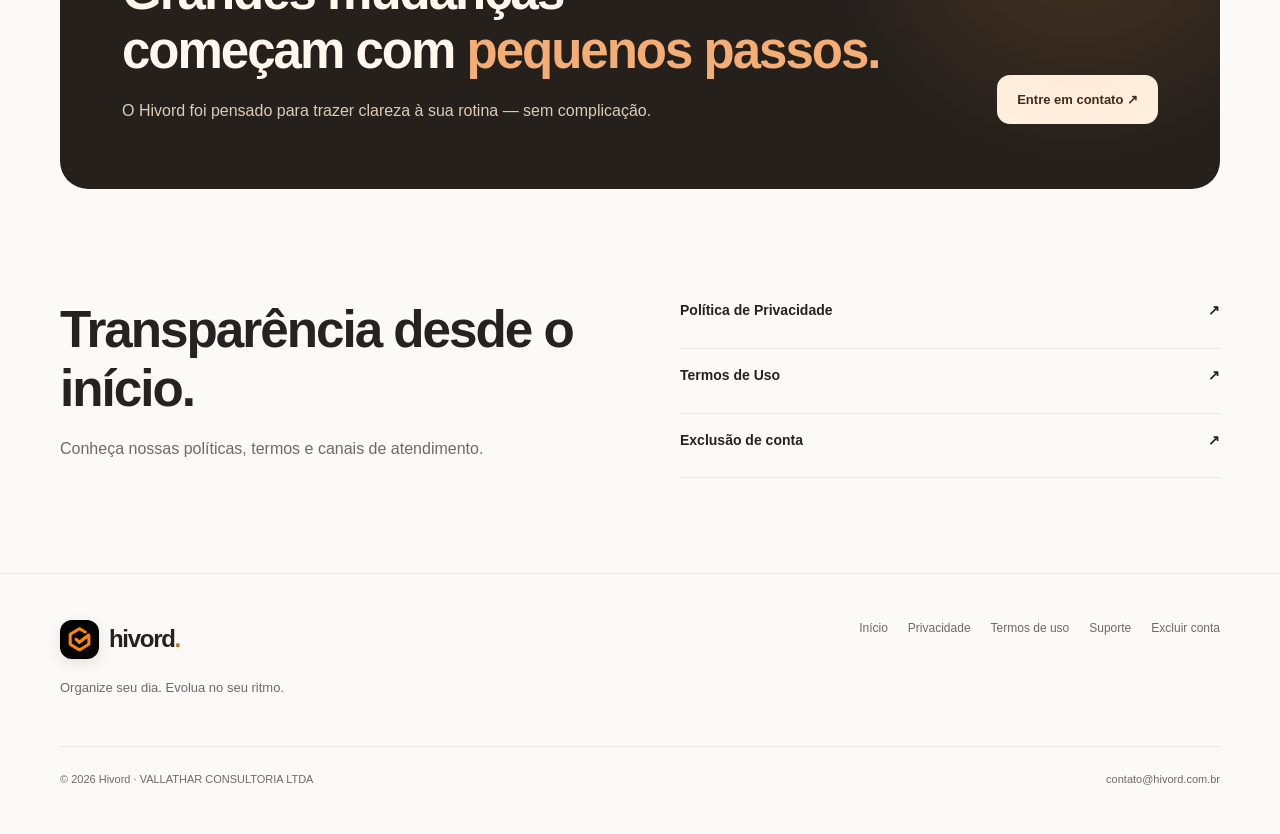
==== commit 4d9c4ef0: "Add files via upload" ====
--- a/index.html
+++ b/index.html
@@ -1,13 +1,43 @@
 <!doctype html>
 <html lang="pt-BR" data-theme="light">
 <head><meta charset="utf-8"><meta name="viewport" content="width=device-width,initial-scale=1">
-<meta name="description" content="Hivord: organize tarefas, agenda e notas. Evolua no seu ritmo."><meta name="theme-color" content="#faf8f5">
+<meta name="description" content="Hivord: organize tarefas, agenda e notas. Evolua no seu ritmo."><meta name="theme-color" content="#fbfaf8">
 <title>Início | Hivord</title>
-<link rel="icon" href="favicon.png" type="image/png"><link rel="stylesheet" href="style.css">
+<link rel="icon" href="[data-uri]" type="image/png"><style>
+:root{color-scheme:light;--bg:#fbfaf8;--surface:#fff;--surface2:#f6f0e9;--text:#25221f;--muted:#706a65;--line:#ece5dd;--navy:#24201d;--accent:#c86a22;--accent2:#f3b273;--shadow:0 22px 70px rgba(62,38,20,.055)}
+html[data-theme=dark]{color-scheme:dark;--bg:#121212;--surface:#1d1d1d;--surface2:#29231f;--text:#f6f2ec;--muted:#b2a9a0;--line:#37312c;--navy:#f6f2ec;--accent:#f2a45f;--accent2:#d78035;--shadow:0 22px 70px rgba(0,0,0,.2)}
+*{box-sizing:border-box}html{scroll-behavior:smooth}body{margin:0;background:var(--bg);color:var(--text);font-family:Inter,-apple-system,BlinkMacSystemFont,"Segoe UI",sans-serif;line-height:1.65;transition:background .25s,color .25s}a{color:inherit}button{font:inherit}.container{width:min(1160px,calc(100% - 48px));margin:auto}.topbar{height:82px;position:sticky;top:0;z-index:20;background:color-mix(in srgb,var(--bg) 90%,transparent);backdrop-filter:blur(20px);border-bottom:1px solid var(--line)}.top-inner{display:flex;align-items:center;justify-content:space-between;height:100%}.brand{display:inline-flex;gap:10px;align-items:center;text-decoration:none;font-size:24px;letter-spacing:-1.2px;font-weight:800}.brand-logo{width:35px;height:35px;object-fit:cover;border-radius:10px;display:block}.brand-period{color:#d97820}.header-right{display:flex;align-items:center;gap:22px}nav{display:flex;gap:23px;align-items:center}nav a{text-decoration:none;font-size:13px;font-weight:600;color:var(--muted);transition:color .2s}nav a:hover,nav a.active{color:var(--text)}.icon-button{width:39px;height:39px;display:grid;place-items:center;border:1px solid var(--line);background:var(--surface);color:var(--text);border-radius:12px;cursor:pointer;font-size:20px;transition:transform .2s}.icon-button:hover{transform:translateY(-2px)}.menu-button{display:none}
+.hero{display:grid;grid-template-columns:1.08fr .92fr;gap:55px;align-items:center;min-height:680px;padding:76px 0 80px}.eyebrow,.overline{font-size:11px;letter-spacing:2px;font-weight:800;color:var(--accent);text-transform:uppercase}.eyebrow{display:inline-flex;align-items:center;gap:10px}.dot,.tiny-dot{width:7px;height:7px;background:#e58b3c;display:inline-block;border-radius:50%;box-shadow:0 0 0 5px rgba(217,120,32,.13)}h1,h2,h3,p{margin-top:0}.hero h1{font-size:clamp(56px,6.5vw,94px);line-height:1.06;letter-spacing:-5px;margin:27px 0 24px;font-weight:780}.gradient-text{background:linear-gradient(115deg,#a94f0f,#ed9a48);-webkit-background-clip:text;background-clip:text;color:transparent}html[data-theme=dark] .gradient-text{background:linear-gradient(115deg,#ffe6ca,#e78939);-webkit-background-clip:text;background-clip:text}.lead{font-size:18px;line-height:1.85;color:var(--muted);max-width:510px}.hero-actions{display:flex;gap:12px;flex-wrap:wrap;margin-top:33px}.button{display:inline-flex;gap:22px;align-items:center;justify-content:center;padding:14px 20px;border-radius:13px;text-decoration:none;font-size:13px;font-weight:750;transition:transform .2s,box-shadow .2s}.button:hover{transform:translateY(-2px)}.button.primary{background:#d97820;color:#fff;box-shadow:0 12px 30px rgba(130,67,16,.16)}.button.ghost{border:1px solid var(--line);background:var(--surface)}.release-note{margin-top:28px;display:flex;align-items:center;gap:12px;font-size:12px;color:var(--muted)}.tiny-dot{box-shadow:none;width:6px;height:6px}
+.hero-visual{min-height:540px;position:relative;display:flex;align-items:center;justify-content:center}.halo{position:absolute;inset:5% 0;background:radial-gradient(circle at 50% 50%,rgba(225,124,37,.19),transparent 62%)}.phone{position:relative;z-index:1;width:280px;height:552px;background:#181512;border:8px solid #3b3026;border-radius:43px;padding:7px;box-shadow:0 40px 95px rgba(31,19,9,.32),inset 0 0 0 2px #6d5340;transform:rotate(4deg)}.phone-notch{position:absolute;width:95px;height:20px;background:#181512;top:9px;left:calc(50% - 47px);z-index:2;border-radius:0 0 15px 15px}.phone-ui{height:100%;border-radius:29px;background:#faf8f5;color:#30271f;padding:18px 17px 13px;overflow:hidden}.phone-top{font-size:10px;font-weight:700;display:flex;justify-content:space-between}.phone-greeting{margin-top:29px;font-size:10px;letter-spacing:1.5px;font-weight:800;color:#b97639}.phone-greeting span{color:#d89d67}.phone-title{font-size:25px;line-height:1.15;font-weight:800;letter-spacing:-1px;margin-top:7px}.phone-caption{font-size:11px;color:#81766d;margin-top:21px}.progress-card{background:white;border:1px solid #f2e8df;border-radius:14px;padding:14px;margin-top:8px}.progress-head{display:flex;justify-content:space-between;font-size:10px;color:#88796d}.progress-head b{font-size:15px;color:#bd5f17}.progress-track{height:7px;background:#f2e8df;border-radius:9px;margin:12px 0}.progress-track i{display:block;width:75%;height:100%;background:#d97820;border-radius:9px}.progress-card small{font-size:9px;color:#8d8175}.phone-section{display:flex;justify-content:space-between;margin-top:24px;font-size:10px;font-weight:800;letter-spacing:1px}.phone-section span{color:#b97639;letter-spacing:0}.phone-task{display:flex;gap:8px;align-items:center;margin-top:10px;padding:10px 8px;background:white;border-radius:11px;border:1px solid #f0e7de}.phone-task .done,.phone-task .pending{display:grid;place-items:center;width:19px;height:19px;border-radius:50%;background:#d97820;color:white;font-size:10px;flex:none}.phone-task .pending{background:#f4ebe2;border:1px solid #e8d9c9}.phone-task div{flex:1;line-height:1.25}.phone-task b{font-size:10px;display:block}.phone-task small{font-size:8px;color:#958578}.phone-task>span:last-child{font-size:9px;color:#97887a}.phone-bottom{display:flex;justify-content:space-around;font-size:18px;margin-top:17px;color:#d97820}.phone-bottom span{color:#b6a69a}.visual-note{position:absolute;right:2px;bottom:7px;font-size:11px;color:var(--muted)}
+.section{padding:75px 0 105px}.section-intro{max-width:610px}.section-intro h2,.bottom-links h2{font-size:clamp(35px,4vw,54px);line-height:1.15;letter-spacing:-2px;margin:17px 0}.section-intro p,.bottom-links p{color:var(--muted);font-size:16px}.features{display:grid;grid-template-columns:repeat(4,1fr);gap:16px;margin-top:38px}.feature{min-height:275px;background:var(--surface);border:1px solid var(--line);border-radius:19px;padding:26px;display:flex;flex-direction:column;box-shadow:var(--shadow);transition:transform .2s}.feature:hover{transform:translateY(-5px)}.feature-icon{display:grid;place-items:center;width:46px;height:46px;border-radius:13px;background:var(--surface2);font-size:25px;color:var(--accent)}.feature h3{font-size:20px;margin:24px 0 8px}.feature p{font-size:13px;color:var(--muted);line-height:1.75}.feature-index{margin-top:auto;font-size:10px;letter-spacing:1px;color:var(--muted)}
+.statement{position:relative;overflow:hidden;border-radius:28px;background:#24201c;color:#fff6ed;padding:65px 62px;display:flex;justify-content:space-between;gap:32px;align-items:end}.statement-light{position:absolute;right:-120px;top:-210px;width:520px;height:520px;border-radius:50%;background:radial-gradient(circle,rgba(239,136,49,.22),transparent 70%);pointer-events:none}.statement .overline{color:#f4a45f}.statement h2{font-size:clamp(32px,4vw,51px);line-height:1.15;letter-spacing:-2px;margin:17px 0}.statement h2 em{font-style:normal;color:#f4a45f}.statement p{color:#ddcbb9;margin:0}.button.light{background:#fff4e8;color:#35251b;flex:none}.bottom-links{padding:95px 0;display:grid;grid-template-columns:1fr 1fr;gap:80px}.bottom-links>div:last-child{display:grid;gap:0}.bottom-links a{padding:15px 0;display:flex;justify-content:space-between;border-bottom:1px solid var(--line);text-decoration:none;font-weight:650;font-size:14px}
+footer{border-top:1px solid var(--line);padding:45px 0}.footer-grid{display:grid;grid-template-columns:1fr 1fr;gap:35px}.footer-grid p{color:var(--muted);font-size:13px;margin-top:10px}.footer-nav{display:flex;gap:13px 20px;justify-content:flex-end;flex-wrap:wrap;align-content:start}.footer-nav a{font-size:12px;text-decoration:none;color:var(--muted)}.footer-bottom{grid-column:1/-1;border-top:1px solid var(--line);padding-top:23px;display:flex;justify-content:space-between;gap:20px;font-size:11px;color:var(--muted)}.footer-bottom a{text-decoration:none}
+.page-shell{padding:75px 0 110px;min-height:65vh}.page-heading{max-width:790px;margin-bottom:38px}.page-heading h1{font-size:clamp(44px,5vw,70px);letter-spacing:-3px;line-height:1.1;margin:17px 0}.page-heading p{color:var(--muted);font-size:16px}.document{background:var(--surface);border:1px solid var(--line);border-radius:22px;padding:clamp(24px,5vw,62px);box-shadow:var(--shadow);max-width:950px}.document-note{border-left:3px solid #d97820;padding:14px 20px;background:var(--surface2);border-radius:0 12px 12px 0;margin-bottom:35px}.document-note strong{font-size:13px}.document-note p{font-size:13px;color:var(--muted);margin:5px 0 0}.legal-copy h2,.document.deletion h2{font-size:21px;letter-spacing:-.5px;margin:32px 0 10px}.legal-copy p,.document.deletion p,.steps{font-size:14px;line-height:1.9;color:var(--muted)}.legal-copy a,.document.deletion a:not(.button){color:var(--accent);overflow-wrap:anywhere}.legal-copy p:first-child{font-weight:650}.contact-grid{display:grid;grid-template-columns:repeat(3,1fr);gap:17px}.contact-card{background:var(--surface);border:1px solid var(--line);border-radius:20px;padding:28px;min-height:280px;display:flex;flex-direction:column}.contact-icon{display:grid;place-items:center;background:var(--surface2);color:var(--accent);width:49px;height:49px;border-radius:14px;font-size:25px}.contact-card h2{font-size:20px;letter-spacing:-.5px;margin:22px 0 8px}.contact-card p{color:var(--muted);font-size:13px}.contact-card a{color:var(--accent);font-size:13px;font-weight:700;margin-top:auto;overflow-wrap:anywhere;text-decoration:none}.help-panel{border:1px solid var(--line);background:var(--surface2);padding:28px;border-radius:20px;margin-top:22px}.help-panel h2{font-size:19px}.help-panel p{font-size:14px;color:var(--muted);margin-bottom:0}.steps{padding-left:22px}.steps li{margin:12px 0}.deletion .button{margin-top:18px}
+@media(max-width:1000px){nav{gap:13px}.hero{gap:15px}.features{grid-template-columns:repeat(2,1fr)}.contact-grid{grid-template-columns:1fr}.contact-card{min-height:220px}.visual-note{right:0}}
+@media(max-width:760px){.container{width:min(100% - 36px,1160px)}.topbar{height:70px}.brand{font-size:22px}.header-right{gap:9px}.menu-button{display:grid}nav{display:none;position:absolute;top:69px;left:0;right:0;background:var(--surface);padding:18px;box-shadow:var(--shadow);border-bottom:1px solid var(--line);flex-direction:column;align-items:stretch;gap:0}nav.open{display:flex}nav a{padding:12px;font-size:14px}.hero{grid-template-columns:1fr;gap:12px;padding:60px 0 55px}.hero h1{font-size:clamp(52px,12vw,74px);letter-spacing:-3.5px}.lead{font-size:16px}.hero-visual{min-height:555px}.phone{transform:rotate(2deg)}.visual-note{right:10px}.section{padding:40px 0 75px}.features{grid-template-columns:1fr 1fr}.feature{min-height:255px}.statement{padding:40px 28px;display:block}.statement .button{margin-top:25px}.bottom-links{grid-template-columns:1fr;gap:20px;padding:65px 0}.footer-grid{grid-template-columns:1fr}.footer-nav{justify-content:flex-start}.footer-bottom{flex-direction:column;gap:8px}.page-shell{padding:54px 0 80px}.page-heading h1{letter-spacing:-2px}}
+@media(max-width:480px){.features{grid-template-columns:1fr}.feature{min-height:205px}.hero-actions{flex-direction:column;align-items:stretch}.hero-actions .button{justify-content:space-between}.phone{transform:none}.statement h2{letter-spacing:-1.2px}.document{padding:23px}.page-heading h1{font-size:43px}}
+@media(prefers-reduced-motion:reduce){html{scroll-behavior:auto}*,*:before,*:after{transition:none!important}}
+
+/* Ajustes da identidade oficial Hivord */
+.brand-period{color:#d97820}.button.primary{background:#d97820;color:#fff}.phone{border-color:#3b3026}.phone-ui{background:#faf8f5}.phone-task{border-color:#efe4d8}.phone-bottom{color:#d97820}.statement{background:#24201c}.statement .overline,.statement h2 em{color:#f4a45f}.statement .button.light{background:#fff2e2;color:#3a2719}.feature-icon{font-weight:700}.brand-logo{box-shadow:0 3px 12px rgba(0,0,0,.1)}
+
+/* Hivord 3.0 refinements */
+body{font-family:Inter,ui-sans-serif,-apple-system,BlinkMacSystemFont,"Segoe UI",Arial,sans-serif;-webkit-font-smoothing:antialiased}
+.topbar{background:var(--bg)}.brand{letter-spacing:-1.3px;gap:10px}.brand-logo{width:39px;height:39px;border-radius:12px;object-fit:cover;display:block;box-shadow:0 4px 14px rgba(112,58,22,.14)}.brand-period{color:var(--accent)}
+.icon-button:focus-visible,a:focus-visible{outline:3px solid var(--accent);outline-offset:3px}
+.hero{min-height:650px}.hero h1{font-weight:800;letter-spacing:-4.7px}.hero .gradient-text{background:linear-gradient(110deg,#bc5d1a,#e99b58);background-clip:text;-webkit-background-clip:text;color:transparent}html[data-theme=dark] .hero .gradient-text{background:linear-gradient(110deg,#f7bd8d,#e48b3c);background-clip:text;-webkit-background-clip:text;color:transparent}
+.button.primary{background:#c66b26;color:#fff;box-shadow:0 12px 25px rgba(177,87,23,.17)}.button.primary:hover{box-shadow:0 17px 32px rgba(177,87,23,.24)}
+.eyebrow,.overline{color:var(--accent)}.dot,.tiny-dot{background:#dc893e}.halo{background:radial-gradient(circle at 50% 50%,rgba(216,130,57,.17),transparent 63%)}
+.phone{transform:rotate(2deg)}.phone-ui{background:#faf8f5}.phone-task,.progress-card{background:#fff}.phone-section{color:#43382e}.phone-bottom{color:#c26a29}.phone-bottom span{color:#b7a99c}
+.feature{box-shadow:0 12px 35px rgba(56,32,14,.035)}.feature-icon{color:var(--accent)}.feature-index{letter-spacing:1.2px}
+.statement{background:#25201c}.statement .overline{color:#f4ae75}.statement h2 em{color:#f4ae75}.statement-light{background:radial-gradient(circle,rgba(231,139,66,.19),transparent 70%)}
+.contact-card a{word-break:break-word}.legal-copy{overflow-wrap:anywhere}.legal-copy h2{scroll-margin-top:110px}
+@media(max-width:760px){.hero h1{letter-spacing:-3px}.phone{transform:none}.topbar{height:70px}}
+</style>
 <script>try{document.documentElement.dataset.theme=localStorage.getItem('hivord-theme')||((window.matchMedia&&matchMedia('(prefers-color-scheme: dark)').matches)?'dark':'light')}catch(e){}</script>
-<script defer src="site.js"></script></head>
+<script>document.addEventListener("DOMContentLoaded",()=>{(()=>{const root=document.documentElement,btn=document.getElementById('theme-toggle'),menu=document.getElementById('menu-toggle'),nav=document.getElementById('nav');function sync(){const dark=root.dataset.theme==='dark';btn.querySelector('.theme-symbol').textContent=dark?'☀':'☾';btn.setAttribute('aria-label',dark?'Ativar modo claro':'Ativar modo escuro');btn.title=dark?'Ativar modo claro':'Ativar modo escuro';document.querySelector('meta[name="theme-color"]').content=dark?'#141311':'#fbfaf8'}btn.addEventListener('click',()=>{root.dataset.theme=root.dataset.theme==='dark'?'light':'dark';try{localStorage.setItem('hivord-theme',root.dataset.theme)}catch(e){}sync()});menu.addEventListener('click',()=>{const open=nav.classList.toggle('open');menu.setAttribute('aria-expanded',String(open));menu.setAttribute('aria-label',open?'Fechar menu':'Abrir menu')});nav.querySelectorAll('a').forEach(a=>a.addEventListener('click',()=>{nav.classList.remove('open');menu.setAttribute('aria-expanded','false')}));sync()})();});</script></head>
 <body><header class="topbar"><div class="container top-inner">
-<a href="index.html" class="brand" aria-label="Hivord, início"><img class="brand-logo" src="logo-hivord.webp" alt="" width="35" height="35"><span>hivord<span class="brand-period">.</span></span></a>
+<a href="index.html" class="brand" aria-label="Hivord, início"><img class="brand-logo" src="[data-uri]" alt="" width="35" height="35"><span>hivord<span class="brand-period">.</span></span></a>
 <div class="header-right"><nav id="nav" aria-label="Navegação principal"><a href="index.html" class="active">Início</a><a href="privacidade.html" class="">Privacidade</a><a href="termos.html" class="">Termos de uso</a><a href="suporte.html" class="">Suporte</a><a href="excluir-conta.html" class="">Excluir conta</a></nav>
 <button id="theme-toggle" class="icon-button" aria-label="Ativar modo escuro" title="Alternar modo claro/escuro"><span class="theme-symbol" aria-hidden="true">☾</span></button>
 <button id="menu-toggle" class="icon-button menu-button" aria-expanded="false" aria-controls="nav" aria-label="Abrir menu">☰</button></div>
@@ -42,5 +72,5 @@
 <section class="statement"><div class="statement-light"></div><div><span class="overline">SEU RITMO IMPORTA</span><h2>Grandes mudanças<br>começam com <em>pequenos passos.</em></h2><p>O Hivord foi pensado para trazer clareza à sua rotina — sem complicação.</p></div><a class="button light" href="mailto:contato@hivord.com.br">Entre em contato ↗</a></section>
 <section class="bottom-links"><div><h2>Transparência desde o início.</h2><p>Conheça nossas políticas, termos e canais de atendimento.</p></div><div><a href="privacidade.html">Política de Privacidade <span>↗</span></a><a href="termos.html">Termos de Uso <span>↗</span></a><a href="excluir-conta.html">Exclusão de conta <span>↗</span></a></div></section>
 </div></main>
-<footer><div class="container footer-grid"><div><a href="index.html" class="brand"><img class="brand-logo" src="logo-hivord.webp" alt="" width="35" height="35"><span>hivord<span class="brand-period">.</span></span></a><p>Organize seu dia. Evolua no seu ritmo.</p></div><div class="footer-nav"><a href="index.html" class="active">Início</a><a href="privacidade.html" class="">Privacidade</a><a href="termos.html" class="">Termos de uso</a><a href="suporte.html" class="">Suporte</a><a href="excluir-conta.html" class="">Excluir conta</a></div><div class="footer-bottom"><span>© 2026 Hivord · VALLATHAR CONSULTORIA LTDA</span><span><a href="mailto:contato@hivord.com.br">contato@hivord.com.br</a></span></div></div></footer>
+<footer><div class="container footer-grid"><div><a href="index.html" class="brand"><img class="brand-logo" src="[data-uri]" alt="" width="35" height="35"><span>hivord<span class="brand-period">.</span></span></a><p>Organize seu dia. Evolua no seu ritmo.</p></div><div class="footer-nav"><a href="index.html" class="active">Início</a><a href="privacidade.html" class="">Privacidade</a><a href="termos.html" class="">Termos de uso</a><a href="suporte.html" class="">Suporte</a><a href="excluir-conta.html" class="">Excluir conta</a></div><div class="footer-bottom"><span>© 2026 Hivord · VALLATHAR CONSULTORIA LTDA</span><span><a href="mailto:contato@hivord.com.br">contato@hivord.com.br</a></span></div></div></footer>
 </body></html>
